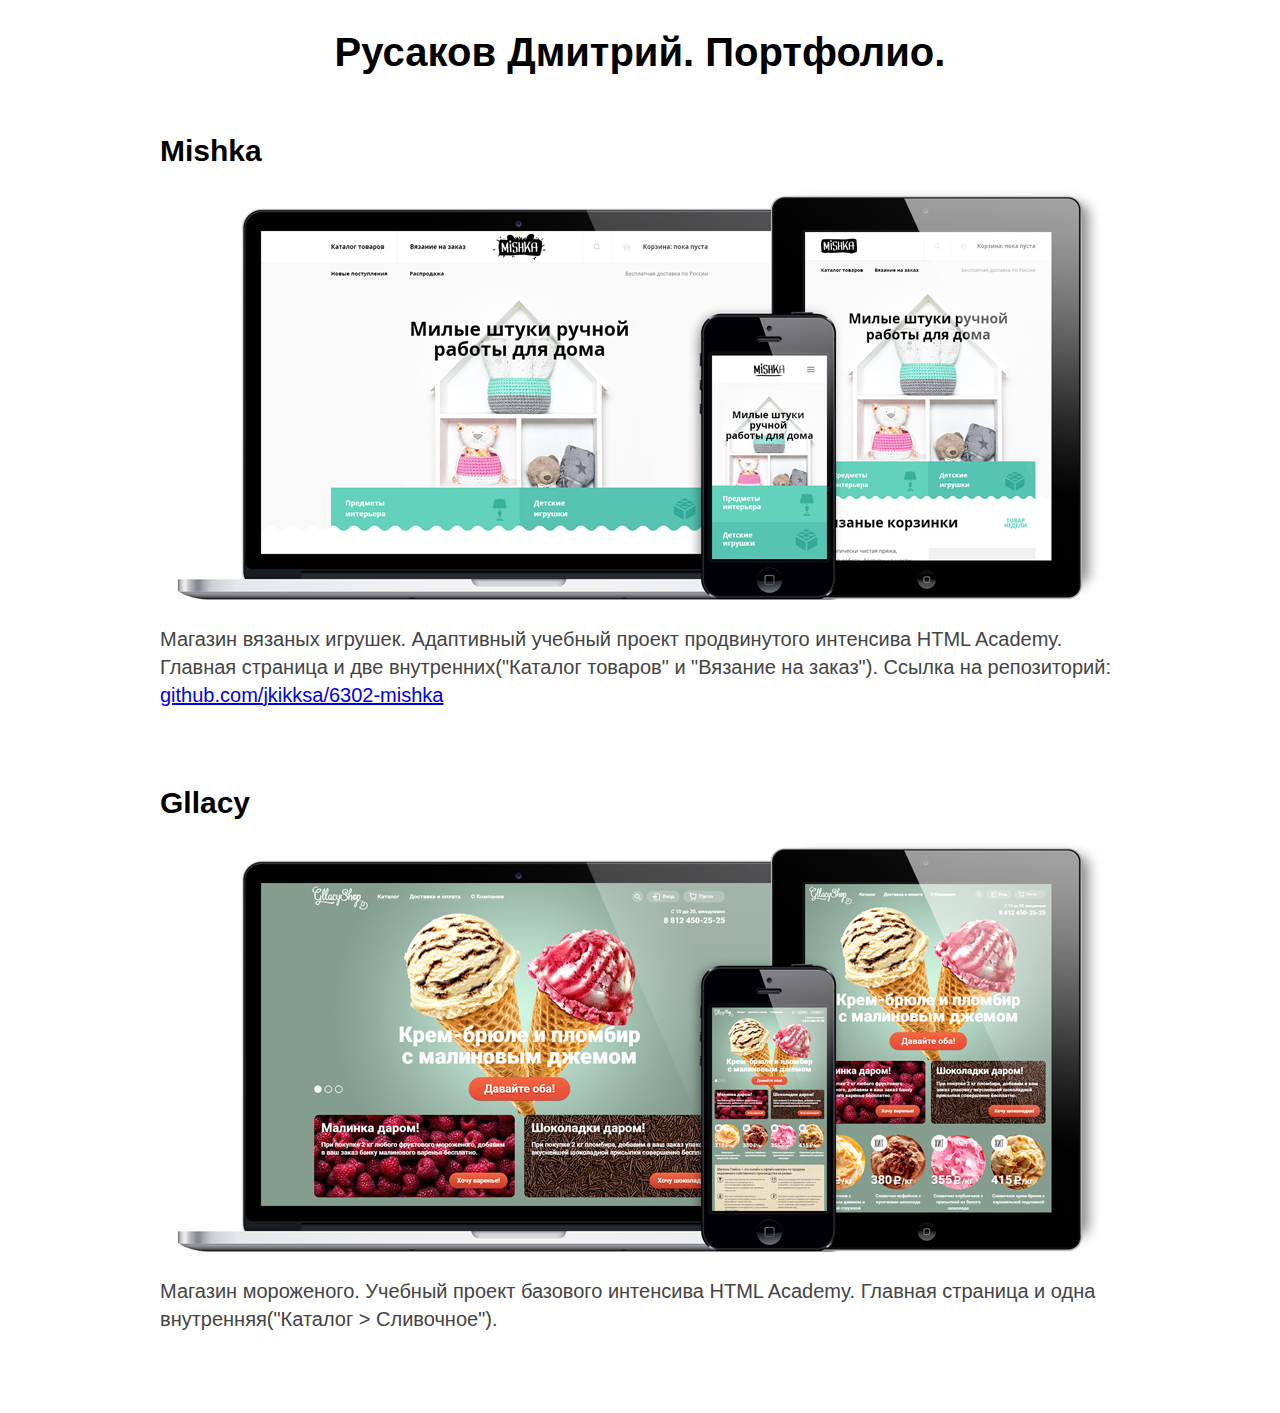
==== index.html @ 240000d0 "index.html" ====
<!DOCTYPE html>
<html lang="ru">
<head>
  <meta charset="UTF-8">
  <meta name="viewport" content="width=1200">
  <meta http-equiv="X-UA-Compatible" content="ie=edge">
  <link rel="stylesheet" href="css/style.min.css">
  <title>Dmitry Rusakov. Portfolio.</title>
</head>
<body>
  <div class="portfolio">
    <h1 class="portfolio__title">Русаков Дмитрий. Портфолио.</h1>
    <ul class="portfolio__list">
      <li class="portfolio__item">
        <h2 class="portfolio__item-title"><a href="//jkikksa.github.io/mishka">Mishka</a></h2>
        <a href="//jkikksa.github.io/mishka">
          <img class="portfolio__image" src="img/mishka@1x.jpg" srcset="img/mishka@2x.jpg 2x" alt="Магазин вязаных игрушек" title="Mishka" width="960" height="450">
        </a>
        <p class="portfolio__text">
          Магазин вязаных игрушек. Адаптивный учебный проект продвинутого интенсива HTML Academy. Главная страница и две внутренних("Каталог товаров" и "Вязание на заказ"). Ссылка на репозиторий: <a href="//github.com/jkikksa/6302-mishka">github.com/jkikksa/6302-mishka</a>
        </p>
      </li>
      <li class="portfolio__item">
        <h2 class="portfolio__item-title"><a href="//jkikksa.github.io/gllacy">Gllacy</a></h2>
        <a href="//jkikksa.github.io/gllacy">
          <img class="portfolio__image" src="img/gllacy@1x.jpg" srcset="img/gllacy@2x.jpg 2x" alt="Магазин мороженого" title="Gllacy" width="960" height="450">
        </a>
        <p class="portfolio__text">
          Магазин мороженого. Учебный проект базового интенсива HTML Academy. Главная страница и одна внутренняя("Каталог > Сливочное").
        </p>
      </li>
    </ul>
  </div>
</body>
</html>
---- css/style.min.css ----
/*! normalize.css v5.0.0 | MIT License | github.com/necolas/normalize.css */
html{font-family:sans-serif;line-height:1.15;-ms-text-size-adjust:100%;-webkit-text-size-adjust:100%}body{margin:0;min-width:1200px;font-family:"Arial",sans-serif;font-size:20px;line-height:28px;color:#444;font-weight:400}article,aside,details,figcaption,figure,footer,header,main,menu,nav,section{display:block}h1{font-size:2em;margin:.67em 0}figure{margin:1em 40px}hr{box-sizing:content-box;height:0;overflow:visible}code,kbd,pre,samp{font-family:monospace,monospace;font-size:1em}a{background-color:transparent;-webkit-text-decoration-skip:objects}a:active,a:hover{outline-width:0}abbr[title]{border-bottom:none;text-decoration:underline dotted}b,strong{font-weight:bolder}dfn{font-style:italic}mark{background-color:#ff0;color:#000}small{font-size:80%}sub,sup{font-size:75%;line-height:0;position:relative;vertical-align:baseline}sub{bottom:-.25em}sup{top:-.5em}audio,canvas,video{display:inline-block}audio:not([controls]){display:none;height:0}img{border-style:none}svg:not(:root){overflow:hidden}button,input,optgroup,select,textarea{font-family:sans-serif;font-size:100%;line-height:1.15;margin:0}button,input{overflow:visible}button,select{text-transform:none}[type=reset],[type=submit],button,html [type=button]{-webkit-appearance:button}[type=button]::-moz-focus-inner,[type=reset]::-moz-focus-inner,[type=submit]::-moz-focus-inner,button::-moz-focus-inner{border-style:none;padding:0}[type=button]:-moz-focusring,[type=reset]:-moz-focusring,[type=submit]:-moz-focusring,button:-moz-focusring{outline:1px dotted ButtonText}fieldset{border:1px solid silver;margin:0 2px;padding:.35em .625em .75em}legend{color:inherit;display:table;max-width:100%;white-space:normal}progress{display:inline-block;vertical-align:baseline}textarea{overflow:auto}[type=checkbox],[type=radio],legend{box-sizing:border-box;padding:0}[type=number]::-webkit-inner-spin-button,[type=number]::-webkit-outer-spin-button{height:auto}[type=search]{-webkit-appearance:textfield;outline-offset:-2px}[type=search]::-webkit-search-cancel-button,[type=search]::-webkit-search-decoration{-webkit-appearance:none}::-webkit-file-upload-button{-webkit-appearance:button;font:inherit}summary{display:list-item}[hidden],template{display:none}.portfolio{width:960px;margin:0 auto}.portfolio__title{font-size:40px;line-height:50px;text-align:center;margin-bottom:60px;color:#000}.portfolio__list{padding:0;margin:0;list-style:none}.portfolio__item{margin-bottom:80px}.portfolio__item-title{margin-top:0;margin-bottom:10px;color:#000}.portfolio__item-title a{color:inherit;text-decoration:none}.portfolio__item-title a:hover{text-decoration:underline}.portfolio__image{display:block}.portfolio__text{margin:0}
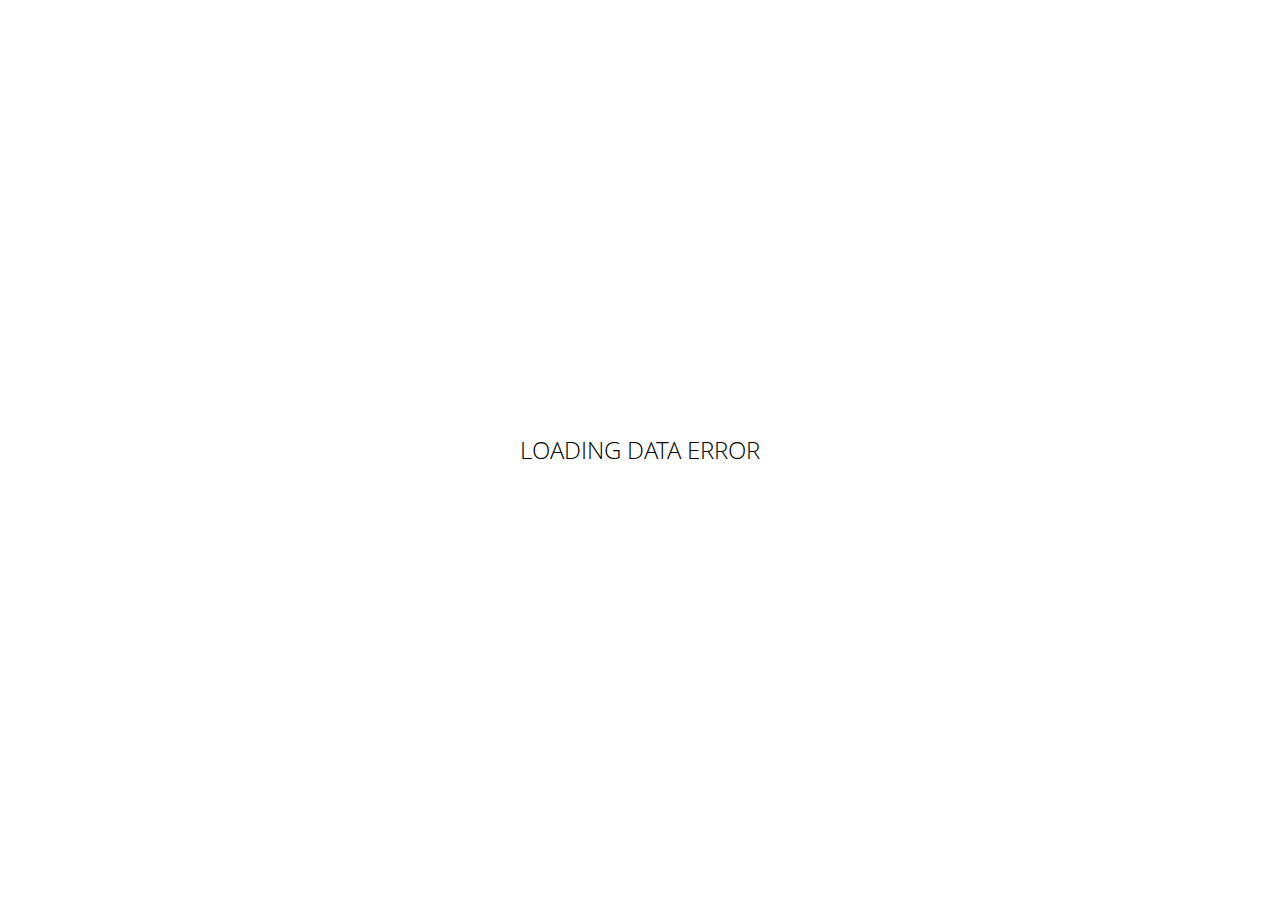
==== commit 42564bc9: "friend explorer" ====
--- a/index.html
+++ b/index.html
@@ -1,35 +1,13 @@
 <!DOCTYPE html>
-<html lang="ru">
+<html lang="en">
 <head>
-  <meta charset="UTF-8">
-  <meta name="viewport" content="width=1200">
-  <meta http-equiv="X-UA-Compatible" content="ie=edge">
-  <link rel="stylesheet" href="css/style.min.css">
-  <title>Dmitry Rusakov. Portfolio.</title>
+  <meta charset="utf-8">
+  <meta name="viewport" content="width=808">
+  <meta name="format-detection" content="telephone=no">
+  <meta http-equiv="X-UA-Compatible" content="IE=edge">
+  <title>Friends Explorer</title>
 </head>
 <body>
-  <div class="portfolio">
-    <h1 class="portfolio__title">Русаков Дмитрий. Портфолио.</h1>
-    <ul class="portfolio__list">
-      <li class="portfolio__item">
-        <h2 class="portfolio__item-title"><a href="//jkikksa.github.io/mishka">Mishka</a></h2>
-        <a href="//jkikksa.github.io/mishka">
-          <img class="portfolio__image" src="img/mishka@1x.jpg" srcset="img/mishka@2x.jpg 2x" alt="Магазин вязаных игрушек" title="Mishka" width="960" height="450">
-        </a>
-        <p class="portfolio__text">
-          Магазин вязаных игрушек. Адаптивный учебный проект продвинутого интенсива HTML Academy. Главная страница и две внутренних("Каталог товаров" и "Вязание на заказ"). Ссылка на репозиторий: <a href="//github.com/jkikksa/6302-mishka">github.com/jkikksa/6302-mishka</a>
-        </p>
-      </li>
-      <li class="portfolio__item">
-        <h2 class="portfolio__item-title"><a href="//jkikksa.github.io/gllacy">Gllacy</a></h2>
-        <a href="//jkikksa.github.io/gllacy">
-          <img class="portfolio__image" src="img/gllacy@1x.jpg" srcset="img/gllacy@2x.jpg 2x" alt="Магазин мороженого" title="Gllacy" width="960" height="450">
-        </a>
-        <p class="portfolio__text">
-          Магазин мороженого. Учебный проект базового интенсива HTML Academy. Главная страница и одна внутренняя("Каталог > Сливочное").
-        </p>
-      </li>
-    </ul>
-  </div>
-</body>
+  <div id="root"></div>
+<script type="text/javascript" src="/bundle.js"></script></body>
 </html>
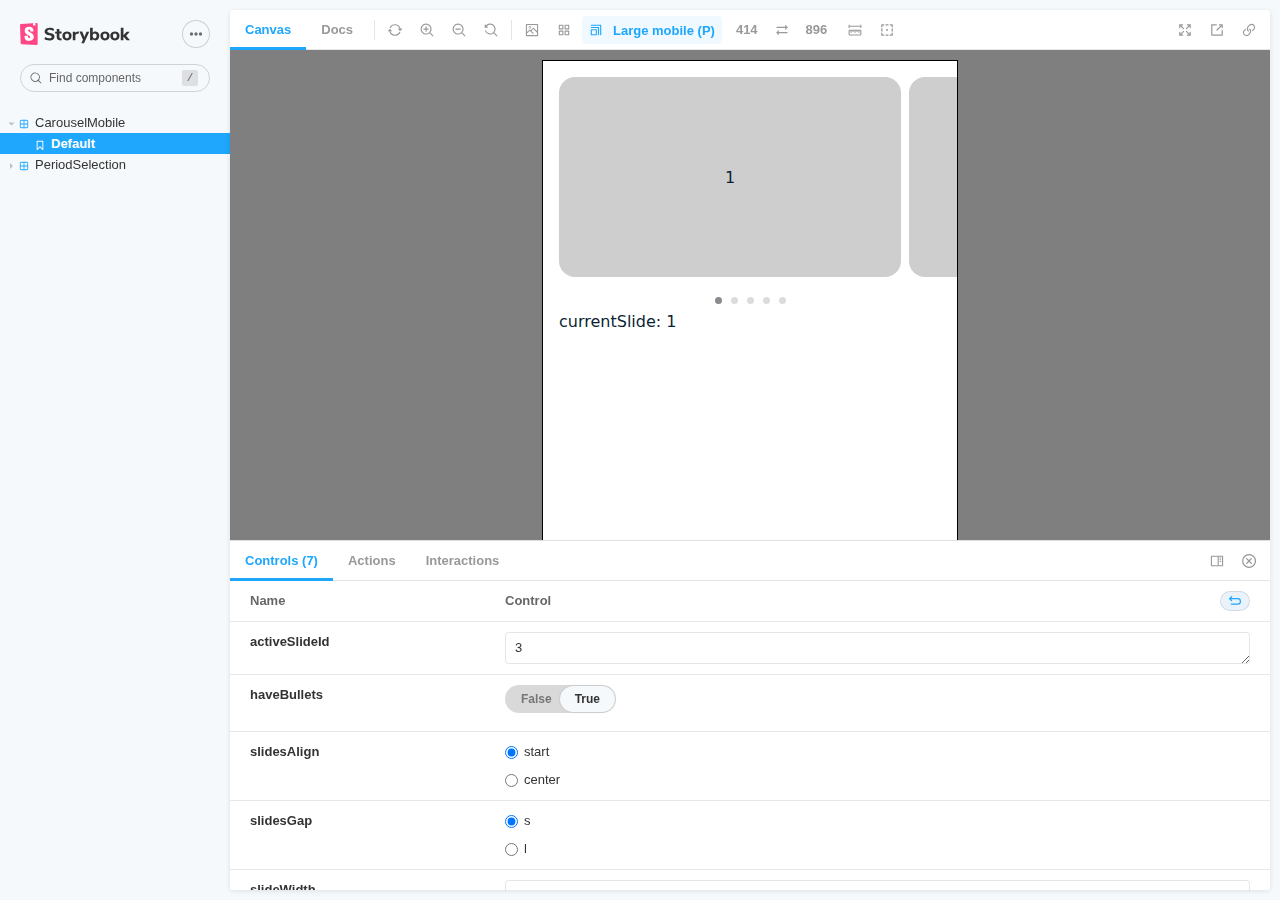
==== commit 7a703c58: "sb-1.2.0" ====
--- a/index.html
+++ b/index.html
@@ -1,13 +1,59 @@
-<!DOCTYPE html>
-<html lang="en">
-<head>
-  <meta charset="utf-8">
-  <meta name="viewport" content="width=808">
-  <meta name="format-detection" content="telephone=no">
-  <meta http-equiv="X-UA-Compatible" content="IE=edge">
-  <title>Friends Explorer</title>
-</head>
-<body>
-  <div id="root"></div>
-<script type="text/javascript" src="/bundle.js"></script></body>
-</html>
+<!doctype html><html lang="en"><head><meta charset="utf-8"/><title>Webpack App</title><meta name="viewport" content="width=device-width,initial-scale=1"/><style>html, body {
+    overflow: hidden;
+    height: 100%;
+    width: 100%;
+    margin: 0;
+    padding: 0;
+  }
+
+  * {
+    box-sizing: border-box;
+  }</style><script>/* globals window */
+  /* eslint-disable no-underscore-dangle */
+  try {
+    if (window.top !== window) {
+      window.__REACT_DEVTOOLS_GLOBAL_HOOK__ = window.top.__REACT_DEVTOOLS_GLOBAL_HOOK__;
+    }
+  } catch (e) {
+    // eslint-disable-next-line no-console
+    console.warn('unable to connect to top frame for connecting dev tools');
+  }
+
+  window.onerror = function onerror(message, source, line, column, err) {
+    if (window.CONFIG_TYPE !== 'DEVELOPMENT') return;
+    // eslint-disable-next-line no-var, vars-on-top
+    var xhr = new window.XMLHttpRequest();
+    xhr.open('POST', '/runtime-error');
+    xhr.setRequestHeader('Content-Type', 'application/json;charset=UTF-8');
+    xhr.send(
+      JSON.stringify({
+        /* eslint-disable object-shorthand */
+        message: message,
+        source: source,
+        line: line,
+        column: column,
+        error: err && { message: err.message, name: err.name, stack: err.stack },
+        origin: 'manager',
+        /* eslint-enable object-shorthand */
+      })
+    );
+  };</script><style>#root[hidden],
+      #docs-root[hidden] {
+        display: none !important;
+      }</style></head><body><div id="root"></div><div id="docs-root"></div><script>window['CONFIG_TYPE'] = "PRODUCTION";
+          
+      
+          
+            window['LOGLEVEL'] = "info";
+          
+      
+          
+            window['FEATURES'] = {"postcss":true,"emotionAlias":false,"warnOnLegacyHierarchySeparator":true,"buildStoriesJson":false,"storyStoreV7":false,"modernInlineRender":false,"breakingChangesV7":false,"interactionsDebugger":false,"babelModeV7":false,"argTypeTargetsV7":false,"previewMdx2":false};
+          
+      
+          
+      
+          
+      
+          
+            window['DOCS_MODE'] = false;</script><script src="runtime~main.e646562f4f76b1b0eecb.manager.bundle.js"></script><script src="292.c203d85fdf252a7b7655.manager.bundle.js"></script><script src="main.4e8a7eb01aa65143df40.manager.bundle.js"></script></body></html>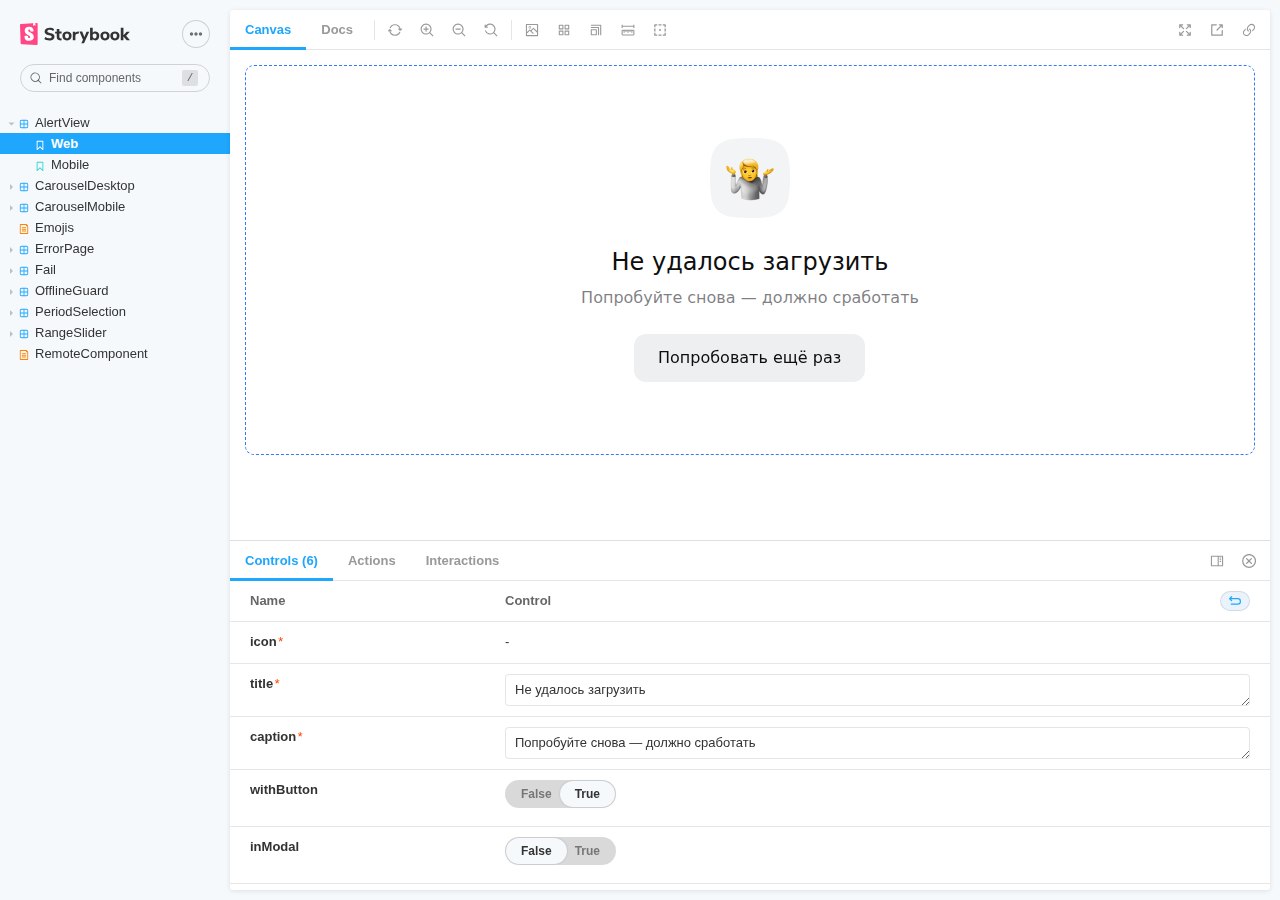
==== commit 21b3bd14: "release 1.19.0" ====
--- a/index.html
+++ b/index.html
@@ -56,4 +56,4 @@
           
       
           
-            window['DOCS_MODE'] = false;</script><script src="runtime~main.e646562f4f76b1b0eecb.manager.bundle.js"></script><script src="292.c203d85fdf252a7b7655.manager.bundle.js"></script><script src="main.4e8a7eb01aa65143df40.manager.bundle.js"></script></body></html>+            window['DOCS_MODE'] = false;</script><script src="runtime~main.e646562f4f76b1b0eecb.manager.bundle.js"></script><script src="292.92fffae3e85dd0c6dcae.manager.bundle.js"></script><script src="main.4e8a7eb01aa65143df40.manager.bundle.js"></script></body></html>